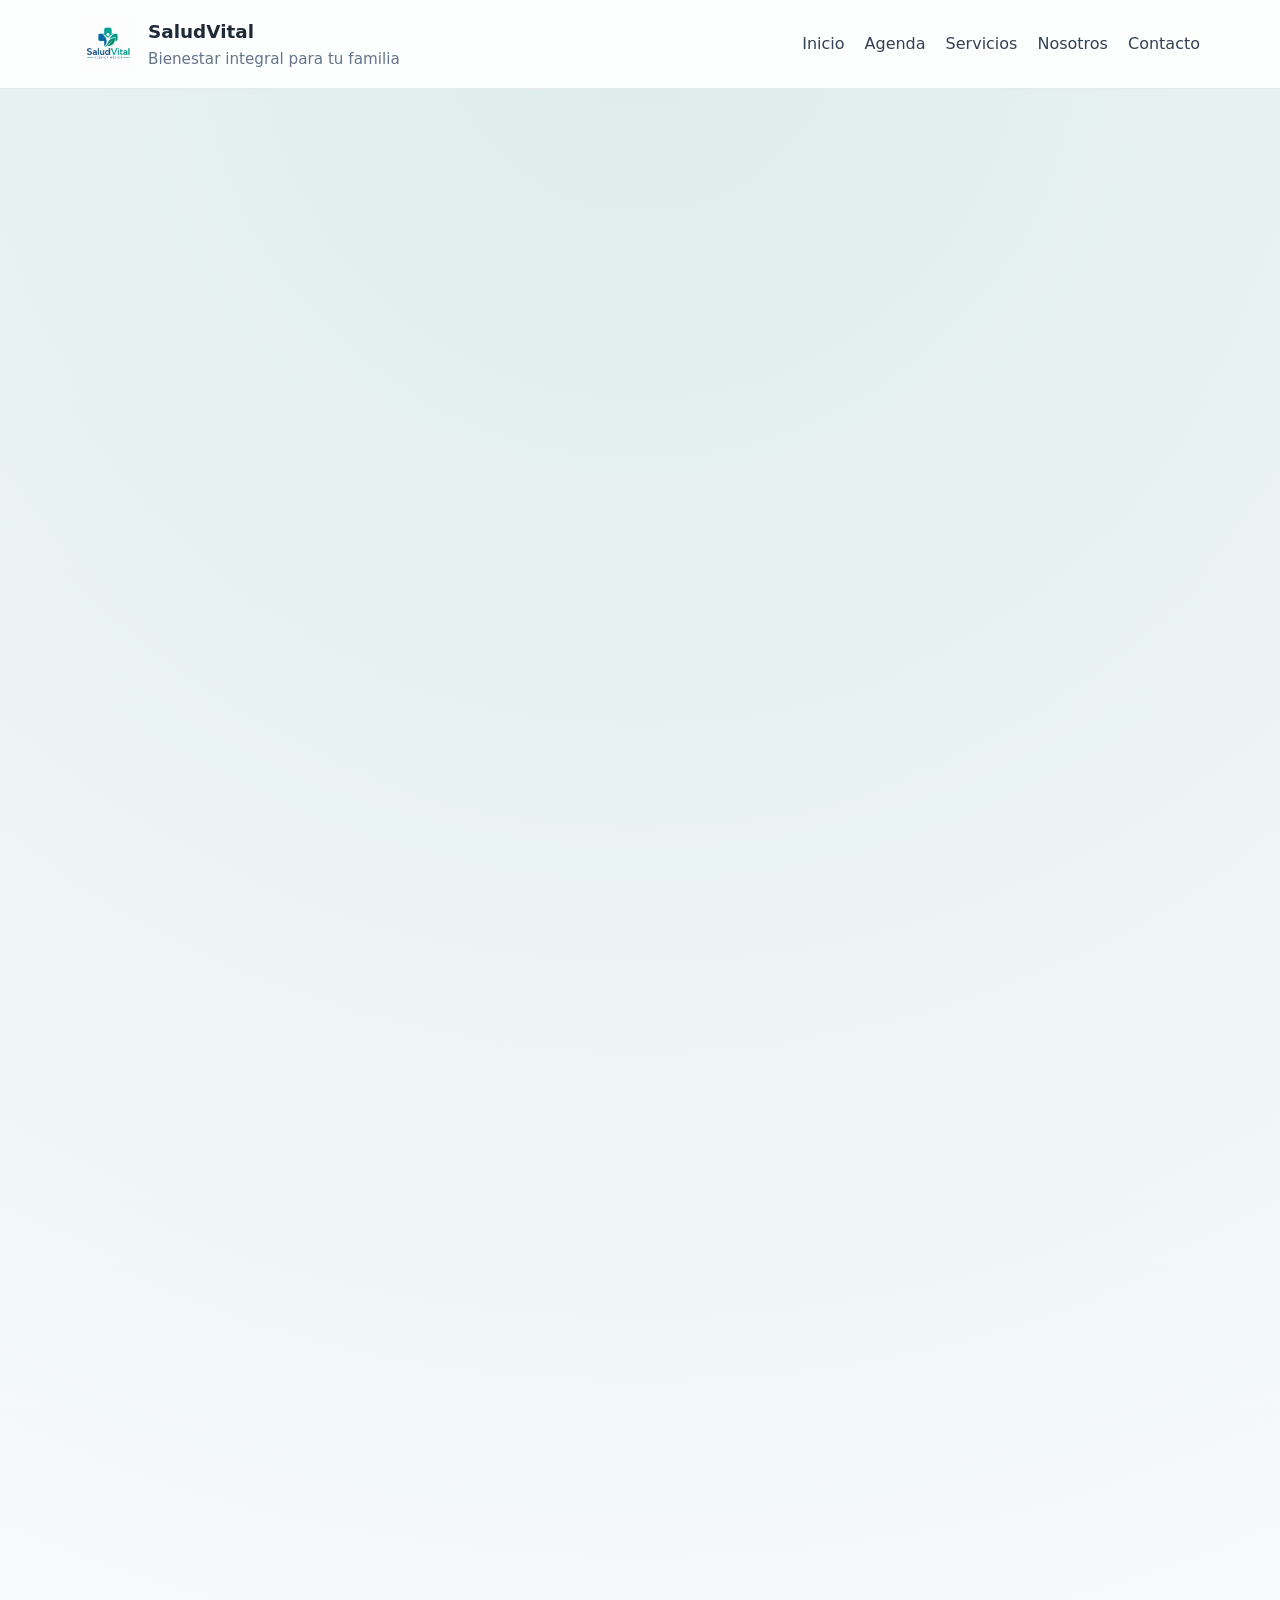
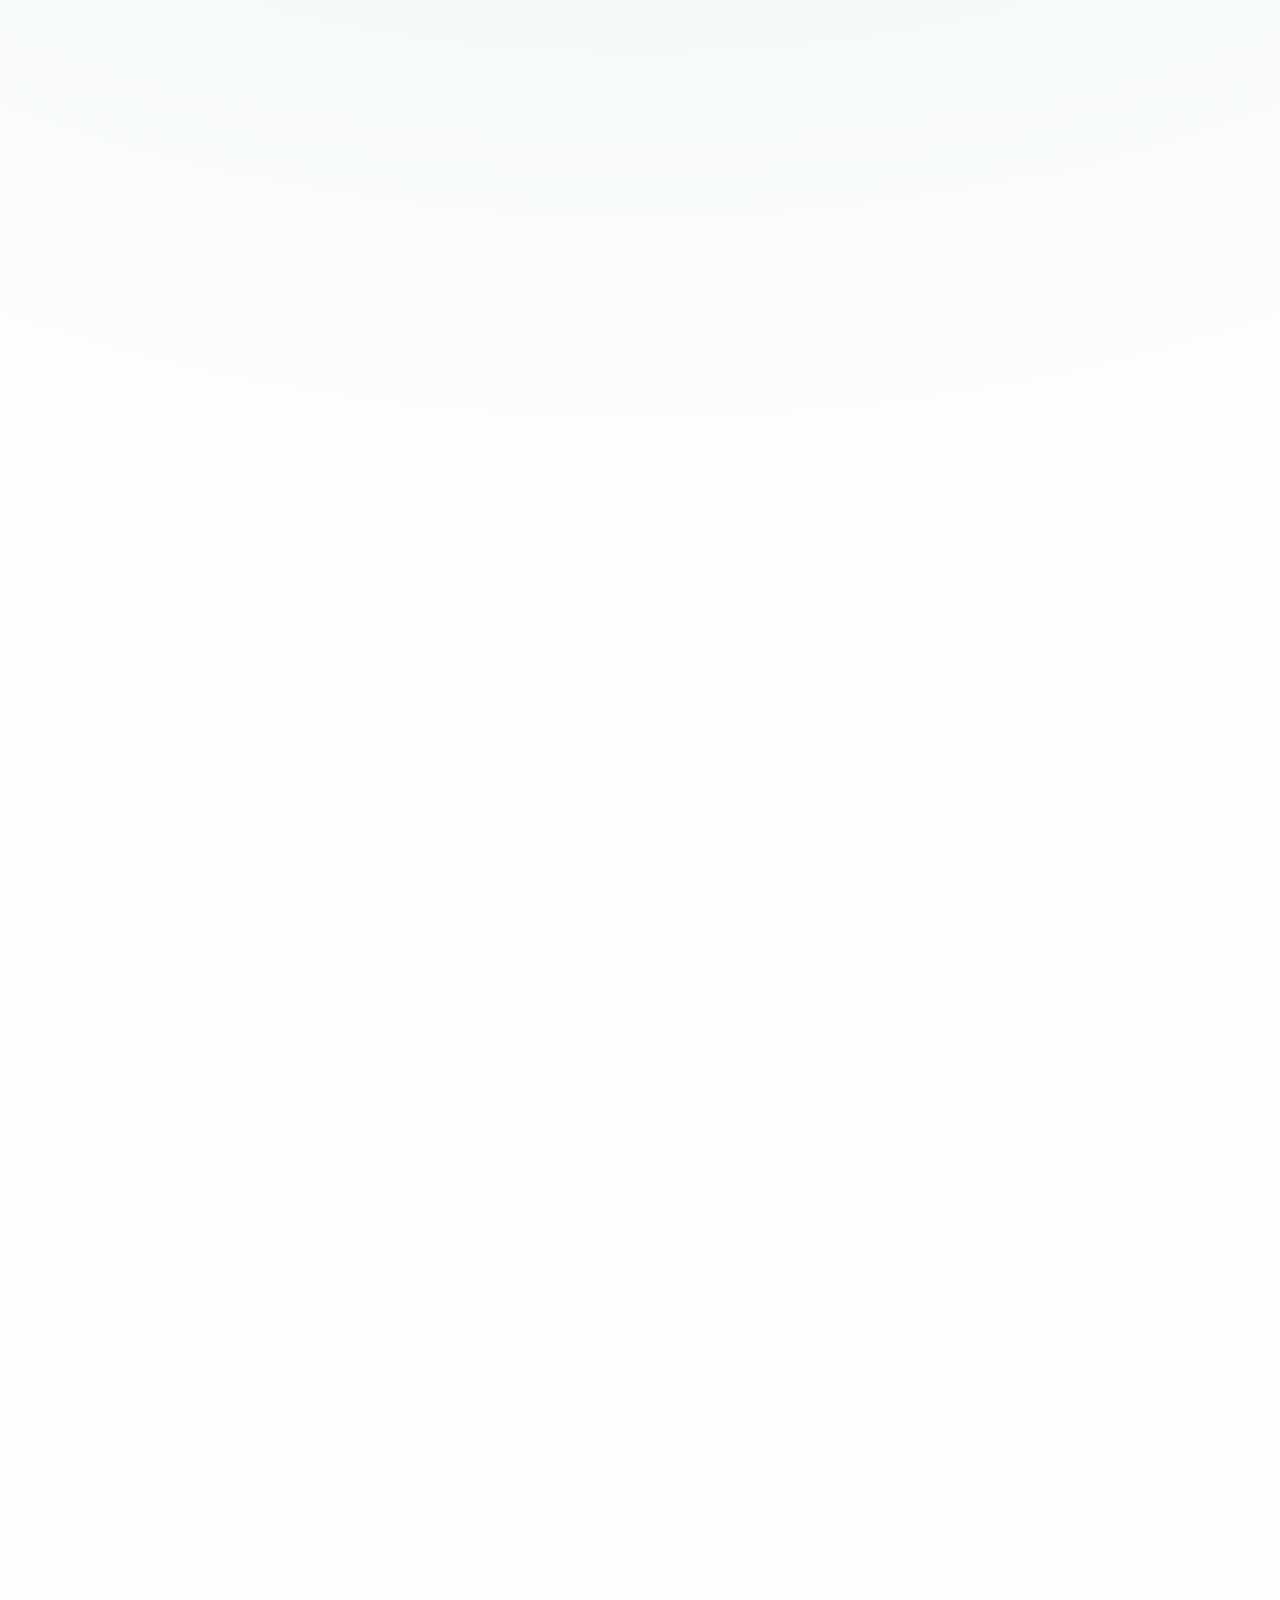
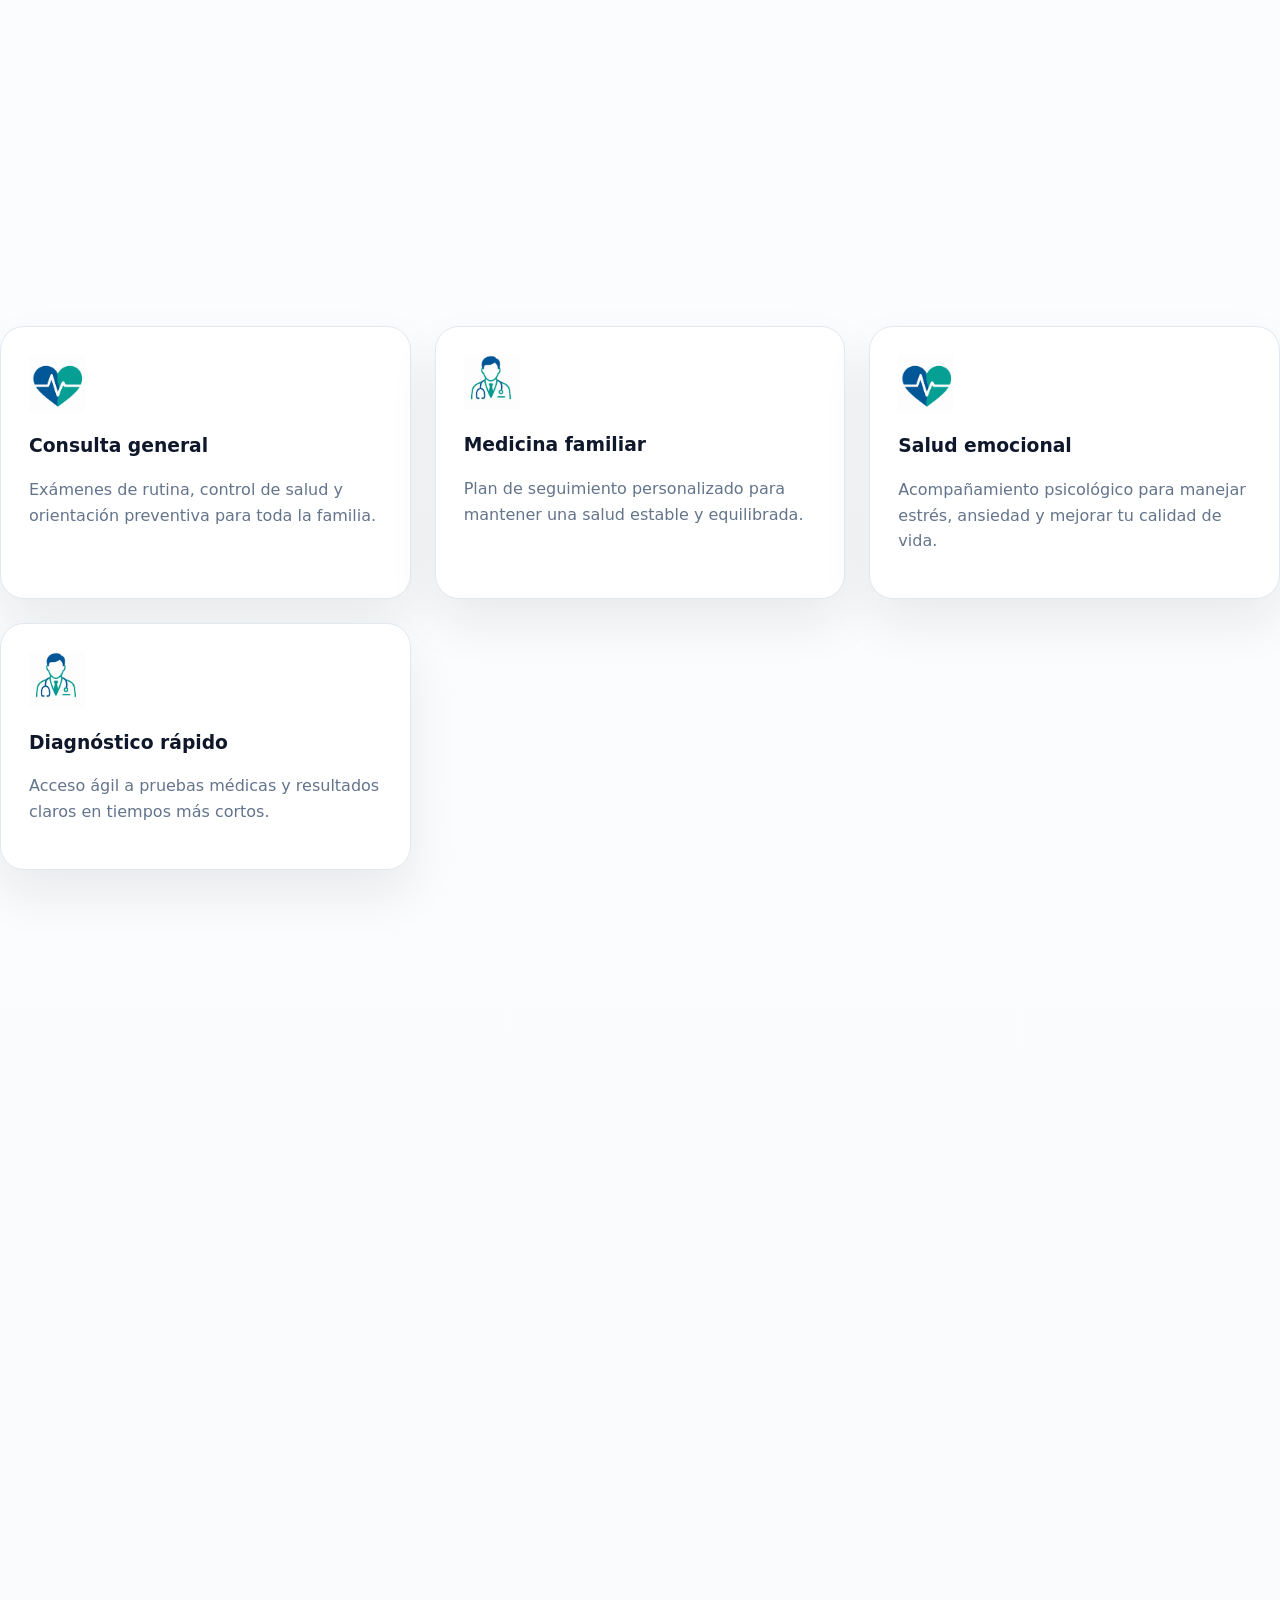
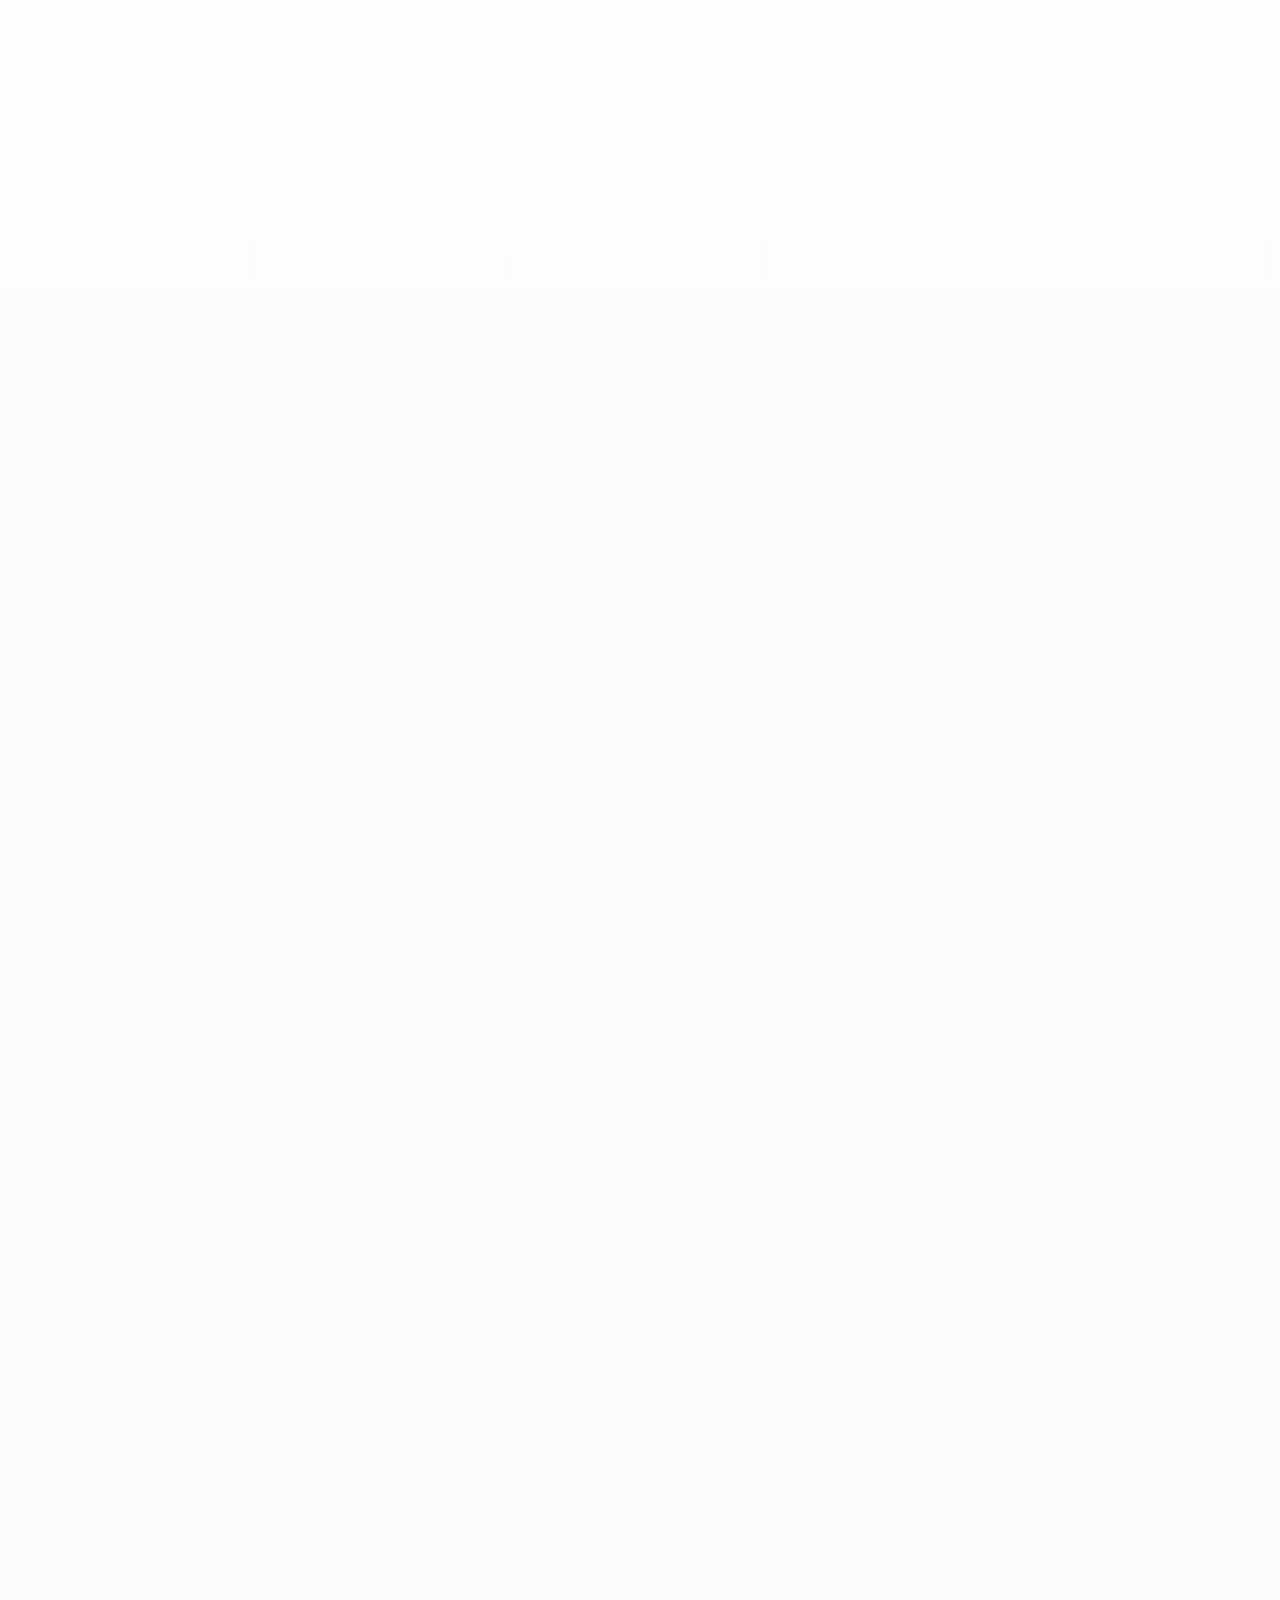
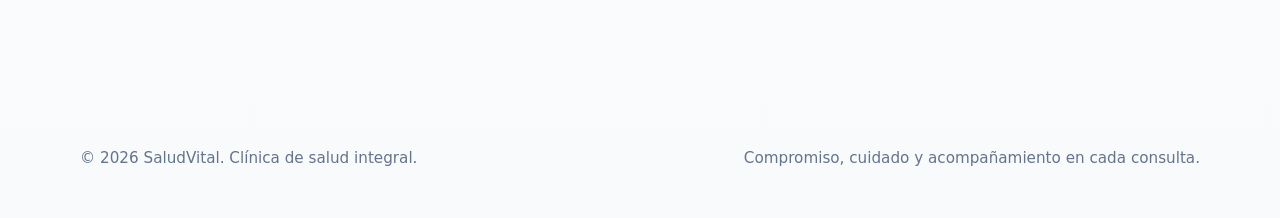
==== Html/Index.html @ 8784994c "subiendo archivos de la plataforma web" ====
<!DOCTYPE html>
<html lang="es">
<head>
    <meta charset="UTF-8">
<meta name="viewport" content="width=device-width, initial-scale=1.0">
<title>SaludVital | Clínica de Salud</title>
<link rel="stylesheet" href="../Css/styles.css">
</head>
<body>
<header class="site-header">
    <div class="container header-inner">
    <a class="brand" href="#inicio">
        <img src="../images/Logotipo.png" alt="Logo SaludVital" class="logo">
        <div>
        <h1>SaludVital</h1>
        <p>Bienestar integral para tu familia</p>
        </div>
    </a>
    <button class="nav-toggle" id="nav-toggle" aria-label="Abrir menú" aria-expanded="false">☰</button>
    <nav class="site-nav" id="main-nav">
        <a href="#inicio">Inicio</a>
        <a href="#agenda">Agenda</a>
        <a href="#servicios">Servicios</a>
        <a href="#nosotros">Nosotros</a>
        <a href="#contacto">Contacto</a>
    </nav>
    </div>
</header>

<main>
    <section class="hero" id="inicio">
    <div class="container hero-content fade-up">
        <div class="hero-copy">
        <p class="eyebrow">Clínica SaludVital</p>
        <h2>Atención médica confiable y personalizada para toda la familia</h2>
        <p>Potenciamos tu bienestar con diagnósticos avanzados y un equipo médico comprometido en cada paso del proceso.</p>
        <div class="hero-actions">
            <a class="button primary-button" href="#agenda">Gestiona tu cita</a>
            <a class="button outline-button" href="#servicios">Ver servicios</a>
        </div>
        <div class="hero-quick-info">
            <article class="hero-card">
            <span class="hero-card-icon">🏥</span>
            <div>
                <strong>Más de 10 años</strong>
                <p>de experiencia clínica.</p>
            </div>
            </article>
            <article class="hero-card">
            <span class="hero-card-icon">🩺</span>
            <div>
                <strong>Agendamiento en línea</strong>
                <p>Registro, consulta, cancelación y reprogramación.</p>
            </div>
            </article>
        </div>
        </div>

        <div class="hero-image-wrapper">
        <img src="../images/Doctor.png" alt="Profesional de la salud" class="hero-image">
        </div>
    </div>
    </section>

    <section class="user-panel fade-up" id="agenda">
    <div class="container panel-grid">
        <div class="auth-card">
        <p class="eyebrow">Cuenta de paciente</p>
        <h2>Regístrate o inicia sesión para administrar tu agenda</h2>
        </div>
        <div class="tabs" role="tablist">
            <button class="tab-button active" type="button" data-tab="login-tab">Ingresar</button>
            <button class="tab-button" type="button" data-tab="register-tab">Registrar</button>
        </div>
        <div class="tab-content active" id="login-tab">
            <form id="login-form" class="form-card">
            <label for="login-email">Correo electrónico</label>
            <input type="email" id="login-email" placeholder="correo@ejemplo.com" required>
            <label for="login-password">Contraseña</label>
            <input type="password" id="login-password" placeholder="Contraseña" required>
            <button type="submit" class="button primary-button">Ingresar</button>
            </form>
        </div>
        <div class="tab-content" id="register-tab">
            <form id="register-form" class="form-card">
            <label for="register-name">Nombre completo</label>
            <input type="text" id="register-name" placeholder="Tu nombre" required>
            <label for="register-email">Correo electrónico</label>
            <input type="email" id="register-email" placeholder="correo@ejemplo.com" required>
            <label for="register-password">Contraseña</label>
            <input type="password" id="register-password" placeholder="Mínimo 6 caracteres" required>
            <button type="submit" class="button outline-button">Registrar</button>
            </form>
        </div>
        <p id="auth-message" class="form-status" aria-live="polite"></p>
        </div>

        <div class="status-card">
        <p class="eyebrow">Panel</p>
        <h2>Estado de sesión</h2>
        <p id="status-message">Inicia sesión para agendar y ver tus citas médicas.</p>
        <div class="badges">
            <span class="status-badge hidden" id="user-email-badge"></span>
            <span class="status-badge hidden" id="user-status-badge">Conectado</span>
        </div>
        <button id="logout-button" class="button outline-button hidden">Cerrar sesión</button>
        </div>
    </div>

    <div class="container schedule-grid">
        <div class="scheduler-card">
        <h3>Consulta de disponibilidad médica</h3>
        <form id="availability-form" class="form-card">
            <label for="availability-doctor">Especialista</label>
            <select id="availability-doctor" required></select>
            <label for="availability-date">Fecha</label>
            <input type="date" id="availability-date" required>
            <button type="submit" class="button primary-button">Ver disponibilidad</button>
        </form>
        <div id="availability-result" class="availability-result" aria-live="polite"></div>
        </div>

        <div class="scheduler-card">
        <h3>Agendar cita médica</h3>
        <form id="appointment-form" class="form-card">
            <label for="appointment-service">Servicio</label>
            <select id="appointment-service" required>
            <option value="Consulta general">Consulta general</option>
            <option value="Medicina familiar">Medicina familiar</option>
            <option value="Salud emocional">Salud emocional</option>
            <option value="Diagnóstico rápido">Diagnóstico rápido</option>
            </select>
            <label for="appointment-doctor">Especialista</label>
            <select id="appointment-doctor" required></select>
            <label for="appointment-date">Fecha</label>
            <input type="date" id="appointment-date" required>
            <label for="appointment-time">Hora</label>
            <input type="time" id="appointment-time" required>
            <button type="submit" class="button primary-button">Reservar cita</button>
        </form>
        <p class="form-note">Los recordatorios se enviarán automáticamente al correo registrado cuando la cita esté próxima.</p>
        </div>
    </div>

    <div class="container appointments-section">
        <div class="section-header">
        <p class="eyebrow">Mis citas</p>
        <h2>Gestiona tus citas médicas</h2>
        </div>
        <div id="appointments-list" class="appointments-list">Necesitas iniciar sesión para ver tus citas.</div>
    </div>

    <div class="container reminders-section fade-up">
        <div class="section-header">
        <p class="eyebrow">Recordatorios</p>
        <h2>Historial de recordatorios enviados</h2>
        </div>
        <div id="reminder-log" class="reminder-log"></div>
    </div>
    </section>

    <section class="services" id="servicios">
    <div class="container section-header fade-up">
        <p class="eyebrow">Nuestros servicios</p>
        <h2>Soluciones médicas integrales con enfoque profesional</h2>
    </div>
    <div class="cards-grid">
        <article class="card">
        <img src="../images/Corazon.png" alt="Consulta general" class="card-icon">
        <h3>Consulta general</h3>
        <p>Exámenes de rutina, control de salud y orientación preventiva para toda la familia.</p>
        </article>
        <article class="card">
        <img src="../images/Doctor.png" alt="Medicina familiar" class="card-icon">
        <h3>Medicina familiar</h3>
        <p>Plan de seguimiento personalizado para mantener una salud estable y equilibrada.</p>
        </article>
        <article class="card">
        <img src="../images/Corazon.png" alt="Salud emocional" class="card-icon">
        <h3>Salud emocional</h3>
        <p>Acompañamiento psicológico para manejar estrés, ansiedad y mejorar tu calidad de vida.</p>
        </article>
        <article class="card">
        <img src="../images/Doctor.png" alt="Diagnóstico rápido" class="card-icon">
        <h3>Diagnóstico rápido</h3>
        <p>Acceso ágil a pruebas médicas y resultados claros en tiempos más cortos.</p>
        </article>
    </div>
    </section>

    <section class="highlights fade-up">
    <div class="container highlight-grid">
        <article class="highlight-card">
        <h3>Atención humanizada</h3>
        <p>Cada paciente recibe un acompañamiento cercano y respetuoso desde su primera visita.</p>
        </article>
        <article class="highlight-card">
        <h3>Instalaciones modernas</h3>
        <p>Espacios limpios, seguros y equipados para ofrecer atención de calidad.</p>
        </article>
        <article class="highlight-card">
        <h3>Equipo especializado</h3>
        <p>Médicos, enfermeras y especialistas comprometidos con tu salud integral.</p>
        </article>
    </div>
    </section>

    <section class="about" id="nosotros">
    <div class="container about-grid fade-up">
        <div>
        <p class="eyebrow">Quiénes somos</p>
        <h2>Tu socio en el cuidado de la salud</h2>
        <p>En SaludVital combinamos experiencia, atención cálida y procesos claros para que te sientas en buenas manos.</p>
        <ul>
            <li>Diagnósticos confiables y seguimiento médico constante</li>
            <li>Tratamientos enfocados en prevención y bienestar</li>
            <li>Apoyo rápido para toda la familia</li>
        </ul>
        </div>
        <div class="about-card">
        <h3>Compromiso con tu bienestar</h3>
        <p>Nos enfocamos en soluciones reales: prevención, tratamiento y acompañamiento médico personalizado.</p>
        <div class="about-details">
            <div>
            <strong>Profesionales</strong>
            <p>Médicos, enfermería y especialistas en atención integral.</p>
            </div>
            <div>
            <strong>Horarios</strong>
            <p>Lunes a viernes: 8:00 - 18:00</p>
            </div>
        </div>
        </div>
    </div>
    </section>

    <section class="testimonials fade-up">
    <div class="container section-header">
        <p class="eyebrow">Testimonios</p>
        <h2>Opiniones de pacientes satisfechos</h2>
    </div>
    <div class="testimonial-grid">
        <article class="testimonial-card">
        <p>"El equipo fue muy atento y resolvieron todas mis dudas. Recomiendo la clínica por su trato humano y profesionalismo."</p>
        <strong>María López</strong>
        </article>
        <article class="testimonial-card">
        <p>"Logré una atención rápida y clara. Me explicaron cada paso y siempre me sentí en confianza."</p>
        <strong>Carlos Ramírez</strong>
        </article>
    </div>
    </section>

    <section class="cta-banner fade-up">
    <div class="container cta-card">
        <div>
        <h2>Estamos listos para atenderte hoy</h2>
        <p>Respaldo médico, servicios especializados y un proceso transparente desde tu primera visita.</p>
        </div>
        <a class="button primary-button" href="#agenda">Reserva tu consulta</a>
    </div>
    </section>

    <section class="contact" id="contacto">
    <div class="container contact-grid fade-up">
        <div>
        <p class="eyebrow">Contacto</p>
        <h2>Agenda tu consulta hoy mismo</h2>
        <p>Déjanos tus datos y un asesor te contactará para ayudarte de inmediato.</p>
        <div class="contact-info">
            <p><strong>Dirección:</strong> Av. Salud 123, Ciudad</p>
            <p><strong>Teléfono:</strong> +57 300 123 4567</p>
            <p><strong>Email:</strong> contacto@saludvital.com</p>
        </div>
        </div>
        <form id="contact-form" class="contact-form">
        <label for="name">Nombre completo</label>
        <input type="text" id="name" name="name" placeholder="Tu nombre" required>

        <label for="email">Correo electrónico</label>
        <input type="email" id="email" name="email" placeholder="correo@ejemplo.com" required>

        <label for="message">Mensaje</label>
        <textarea id="message" name="message" rows="5" placeholder="Cuéntanos cómo podemos ayudarte" required></textarea>

        <button type="submit" class="button primary-button">Enviar mensaje</button>
        <p id="form-status" class="form-status" aria-live="polite"></p>
        </form>
    </div>
    </section>
</main>

<footer class="site-footer">
    <div class="container footer-inner">
    <p>© 2026 SaludVital. Clínica de salud integral.</p>
    <p>Compromiso, cuidado y acompañamiento en cada consulta.</p>
    </div>
</footer>

<script src="../JavaScript/app.js"></script>
</body>
</html>
---- Css/styles.css ----
:root {
  color-scheme: light;
  font-family: "Inter", system-ui, sans-serif;
  font-size: 16px;
  line-height: 1.6;
  color: #1f2937;
  background: #f8fafc;
  --brand: #0f766e;
  --brand-dark: #115e59;
  --surface: #ffffff;
  --surface-secondary: #f1f5f9;
  --text: #334155;
  --text-muted: #64748b;
  --border: #e2e8f0;
  --shadow: 0 24px 50px rgba(15, 23, 42, 0.08);
}

* {
  box-sizing: border-box;
}

html {
  scroll-behavior: smooth;
}

body {
  margin: 0;
  min-height: 100vh;
  background: radial-gradient(circle at top, rgba(15, 118, 110, 0.14), transparent 32%),
    linear-gradient(180deg, #ffffff 0%, #f8fafc 100%);
}

img {
  max-width: 100%;
  display: block;
}

button,
input,
textarea,
select {
  font: inherit;
}

.container {
  width: min(1120px, calc(100% - 2rem));
  margin: 0 auto;
}

.site-header {
  position: sticky;
  top: 0;
  z-index: 10;
  background: rgba(255, 255, 255, 0.92);
  border-bottom: 1px solid rgba(226, 232, 240, 0.88);
  transition: background 0.25s ease, box-shadow 0.25s ease;
}

.site-header.scrolled {
  background: rgba(255, 255, 255, 0.98);
  box-shadow: 0 22px 42px rgba(15, 23, 42, 0.08);
}

.header-inner {
  display: flex;
  align-items: center;
  justify-content: space-between;
  gap: 1rem;
  padding: 1rem 0;
}

.brand {
  display: flex;
  align-items: center;
  gap: 0.75rem;
  text-decoration: none;
  color: inherit;
}

.brand h1 {
  font-size: 1.15rem;
  margin: 0;
}

.brand p {
  margin: 0;
  color: var(--text-muted);
  font-size: 0.95rem;
}

.logo {
  width: 56px;
  height: 56px;
}

.site-nav {
  display: flex;
  align-items: center;
  gap: 1.25rem;
}

.site-nav a {
  color: var(--text);
  text-decoration: none;
  padding: 0.5rem 0;
  transition: color 0.2s ease;
}

.site-nav a:hover,
.site-nav a:focus-visible {
  color: var(--brand);
}

.nav-toggle {
  display: none;
  background: transparent;
  border: none;
  font-size: 1.7rem;
  color: var(--brand-dark);
}

.hero {
  padding: 3.5rem 0 2rem;
}

.hero-content {
  display: grid;
  grid-template-columns: 1.3fr 0.9fr;
  gap: 2.5rem;
  align-items: center;
}

.hero-copy {
  max-width: 620px;
}

.eyebrow {
  margin: 0 0 0.75rem;
  color: var(--brand);
  font-weight: 700;
  text-transform: uppercase;
  letter-spacing: 0.14em;
  font-size: 0.85rem;
}

.hero h2,
.section-header h2,
.about h2,
.contact h2,
.cta-card h2 {
  margin: 0;
  font-size: clamp(2rem, 3vw, 3rem);
  line-height: 1.05;
  color: #0f172a;
}

.hero p,
.section-header p,
.about p,
.contact p,
.card p,
.about-card p,
.testimonial-card p,
.highlight-card p,
.form-note {
  color: var(--text-muted);
  max-width: 42rem;
}

.hero-actions {
  display: flex;
  flex-wrap: wrap;
  gap: 1rem;
  margin-top: 1.75rem;
}

.button {
  display: inline-flex;
  align-items: center;
  justify-content: center;
  padding: 0.95rem 1.8rem;
  border-radius: 999px;
  border: 1px solid transparent;
  text-decoration: none;
  transition: transform 0.2s ease, background-color 0.2s ease, color 0.2s ease, box-shadow 0.2s ease;
}

.button:hover {
  transform: translateY(-1px);
  box-shadow: 0 18px 30px rgba(15, 118, 110, 0.12);
}

.primary-button {
  background: var(--brand);
  color: white;
}

.outline-button {
  background: transparent;
  color: var(--brand-dark);
  border-color: var(--brand);
}

.hero-quick-info {
  display: grid;
  grid-template-columns: repeat(2, minmax(0, 1fr));
  gap: 1rem;
  margin-top: 2rem;
}

.hero-card {
  display: flex;
  gap: 1rem;
  align-items: center;
  background: var(--surface-secondary);
  border-radius: 20px;
  padding: 1rem 1.25rem;
  border: 1px solid var(--border);
}

.hero-card-icon {
  width: 44px;
  height: 44px;
  display: grid;
  place-items: center;
  border-radius: 50%;
  background: rgba(15, 118, 110, 0.12);
  color: var(--brand-dark);
  font-size: 1.2rem;
}

.hero-image-wrapper {
  display: flex;
  justify-content: center;
}

.hero-image {
  max-width: 520px;
  width: 100%;
}

.panel-grid,
.schedule-grid {
  display: grid;
  gap: 1.5rem;
}

.panel-grid {
  grid-template-columns: 1.6fr 1fr;
}

.scheduler-card,
.auth-card,
.status-card {
  background: var(--surface);
  border: 1px solid var(--border);
  border-radius: 26px;
  padding: 2rem;
  box-shadow: var(--shadow);
}

.auth-card {
  display: grid;
  gap: 1.25rem;
}

.status-card {
  display: grid;
  gap: 1rem;
}

.tabs {
  display: flex;
  gap: 0.75rem;
  flex-wrap: wrap;
}

.tab-button {
  flex: 1;
  padding: 0.85rem 1rem;
  border-radius: 999px;
  border: 1px solid var(--border);
  background: var(--surface-secondary);
  color: var(--text);
  cursor: pointer;
}

.tab-button.active {
  border-color: var(--brand);
  background: var(--brand);
  color: white;
}

.tab-content {
  display: none;
}

.tab-content.active {
  display: block;
}

.form-card {
  display: grid;
  gap: 1rem;
}

label {
  font-weight: 600;
  color: #0f172a;
}

input,
select,
textarea {
  width: 100%;
  border: 1px solid #cbd5e1;
  border-radius: 16px;
  padding: 0.95rem 1rem;
  background: #f8fafc;
  color: var(--text);
}

input:focus,
select:focus,
textarea:focus {
  outline: none;
  border-color: var(--brand);
  box-shadow: 0 0 0 3px rgba(15, 118, 110, 0.12);
}

.status-card .badges {
  display: flex;
  flex-wrap: wrap;
  gap: 0.75rem;
}

.status-badge {
  display: inline-flex;
  align-items: center;
  padding: 0.65rem 1rem;
  border-radius: 999px;
  background: #ecfdf5;
  color: #064e3b;
  font-size: 0.95rem;
}

.hidden {
  display: none !important;
}

.availability-result,
.reminder-log,
.appointments-list {
  margin-top: 1rem;
  display: grid;
  gap: 1rem;
}

.availability-result {
  background: var(--surface-secondary);
  border: 1px solid var(--border);
  border-radius: 20px;
  padding: 1.3rem;
  min-height: 4rem;
}

.appointment-card,
.reminder-item {
  background: var(--surface-secondary);
  border: 1px solid var(--border);
  border-radius: 20px;
  padding: 1.3rem;
}

.appointment-card {
  display: grid;
  gap: 1rem;
}

.appointment-meta {
  display: flex;
  flex-wrap: wrap;
  gap: 0.75rem;
  align-items: center;
}

.appointment-pill {
  background: rgba(15, 118, 110, 0.12);
  color: var(--brand-dark);
  padding: 0.45rem 0.85rem;
  border-radius: 999px;
  font-size: 0.92rem;
}

.appointment-actions {
  display: flex;
  flex-wrap: wrap;
  gap: 0.75rem;
}

.appointment-actions .button {
  border-radius: 16px;
}

.reminder-log {
  min-height: 6rem;
}

.reminder-item {
  animation: fadeIn 0.5s ease;
}

@keyframes fadeIn {
  from {
    opacity: 0;
    transform: translateY(10px);
  }
  to {
    opacity: 1;
    transform: translateY(0);
  }
}

.cards-grid {
  display: grid;
  grid-template-columns: repeat(3, minmax(0, 1fr));
  gap: 1.5rem;
}

.card {
  background: var(--surface);
  border: 1px solid var(--border);
  border-radius: 24px;
  padding: 1.75rem;
  box-shadow: var(--shadow);
  transition: transform 0.25s ease, box-shadow 0.25s ease;
}

.card:hover {
  transform: translateY(-4px);
  box-shadow: 0 30px 60px rgba(15, 23, 42, 0.1);
}

.card-icon {
  width: 56px;
  margin-bottom: 1.25rem;
}

.card h3 {
  margin: 0 0 0.75rem;
  color: #0f172a;
}

.section-header,
.services,
.about,
.contact,
.testimonials,
.cta-banner,
.highlights {
  padding: 3rem 0;
}

.highlight-grid {
  display: grid;
  grid-template-columns: repeat(3, minmax(0, 1fr));
  gap: 1.5rem;
}

.highlight-card {
  background: var(--surface);
  border: 1px solid var(--border);
  border-radius: 24px;
  padding: 2rem;
  box-shadow: var(--shadow);
}

.about-grid {
  display: grid;
  grid-template-columns: 1.2fr 0.8fr;
  gap: 2rem;
  align-items: center;
}

.about-card {
  background: var(--surface-secondary);
  border: 1px solid var(--border);
  border-radius: 24px;
  padding: 2rem;
}

.about-details {
  display: grid;
  gap: 1rem;
  margin-top: 1.5rem;
}

.testimonial-grid {
  display: grid;
  grid-template-columns: repeat(2, minmax(0, 1fr));
  gap: 1.5rem;
}

.testimonial-card {
  background: var(--surface);
  border: 1px solid var(--border);
  border-radius: 24px;
  padding: 2rem;
  box-shadow: var(--shadow);
}

.testimonial-card strong {
  display: block;
  margin-top: 1.2rem;
  color: #0f172a;
}

.cta-card {
  display: flex;
  align-items: center;
  justify-content: space-between;
  gap: 1.5rem;
  padding: 2rem 2.5rem;
  background: linear-gradient(135deg, rgba(15, 118, 110, 0.98), rgba(7, 89, 75, 0.98));
  color: white;
  border-radius: 30px;
  box-shadow: 0 30px 70px rgba(15, 23, 42, 0.12);
}

.cta-card p {
  max-width: 34rem;
  color: rgba(255, 255, 255, 0.92);
}

.fade-up {
  opacity: 0;
  transform: translateY(32px);
  transition: opacity 0.75s ease, transform 0.75s ease;
}

.fade-up.visible {
  opacity: 1;
  transform: translateY(0);
}

.form-status {
  margin: 0;
  color: var(--brand-dark);
  min-height: 1.4rem;
}

.site-footer {
  padding: 2rem 0;
}

.footer-inner {
  display: flex;
  justify-content: space-between;
  gap: 1rem;
  color: var(--text-muted);
  font-size: 0.95rem;
}

@media (max-width: 900px) {
  .hero-content,
  .about-grid,
  .testimonial-grid,
  .highlight-grid,
  .panel-grid,
  .schedule-grid {
    grid-template-columns: 1fr;
  }

  .cards-grid {
    grid-template-columns: 1fr 1fr;
  }

  .cta-card {
    flex-direction: column;
    text-align: center;
  }
}

@media (max-width: 720px) {
  .site-header {
    border-bottom: none;
  }

  .header-inner {
    flex-wrap: wrap;
  }

  .site-nav {
    display: none;
    width: 100%;
    flex-wrap: wrap;
    justify-content: center;
    gap: 0.75rem;
  }

  .site-nav.active {
    display: flex;
  }

  .nav-toggle {
    display: block;
  }

  .cards-grid,
  .highlight-grid,
  .testimonial-grid {
    grid-template-columns: 1fr;
  }

  .footer-inner {
    flex-direction: column;
    text-align: center;
  }
}
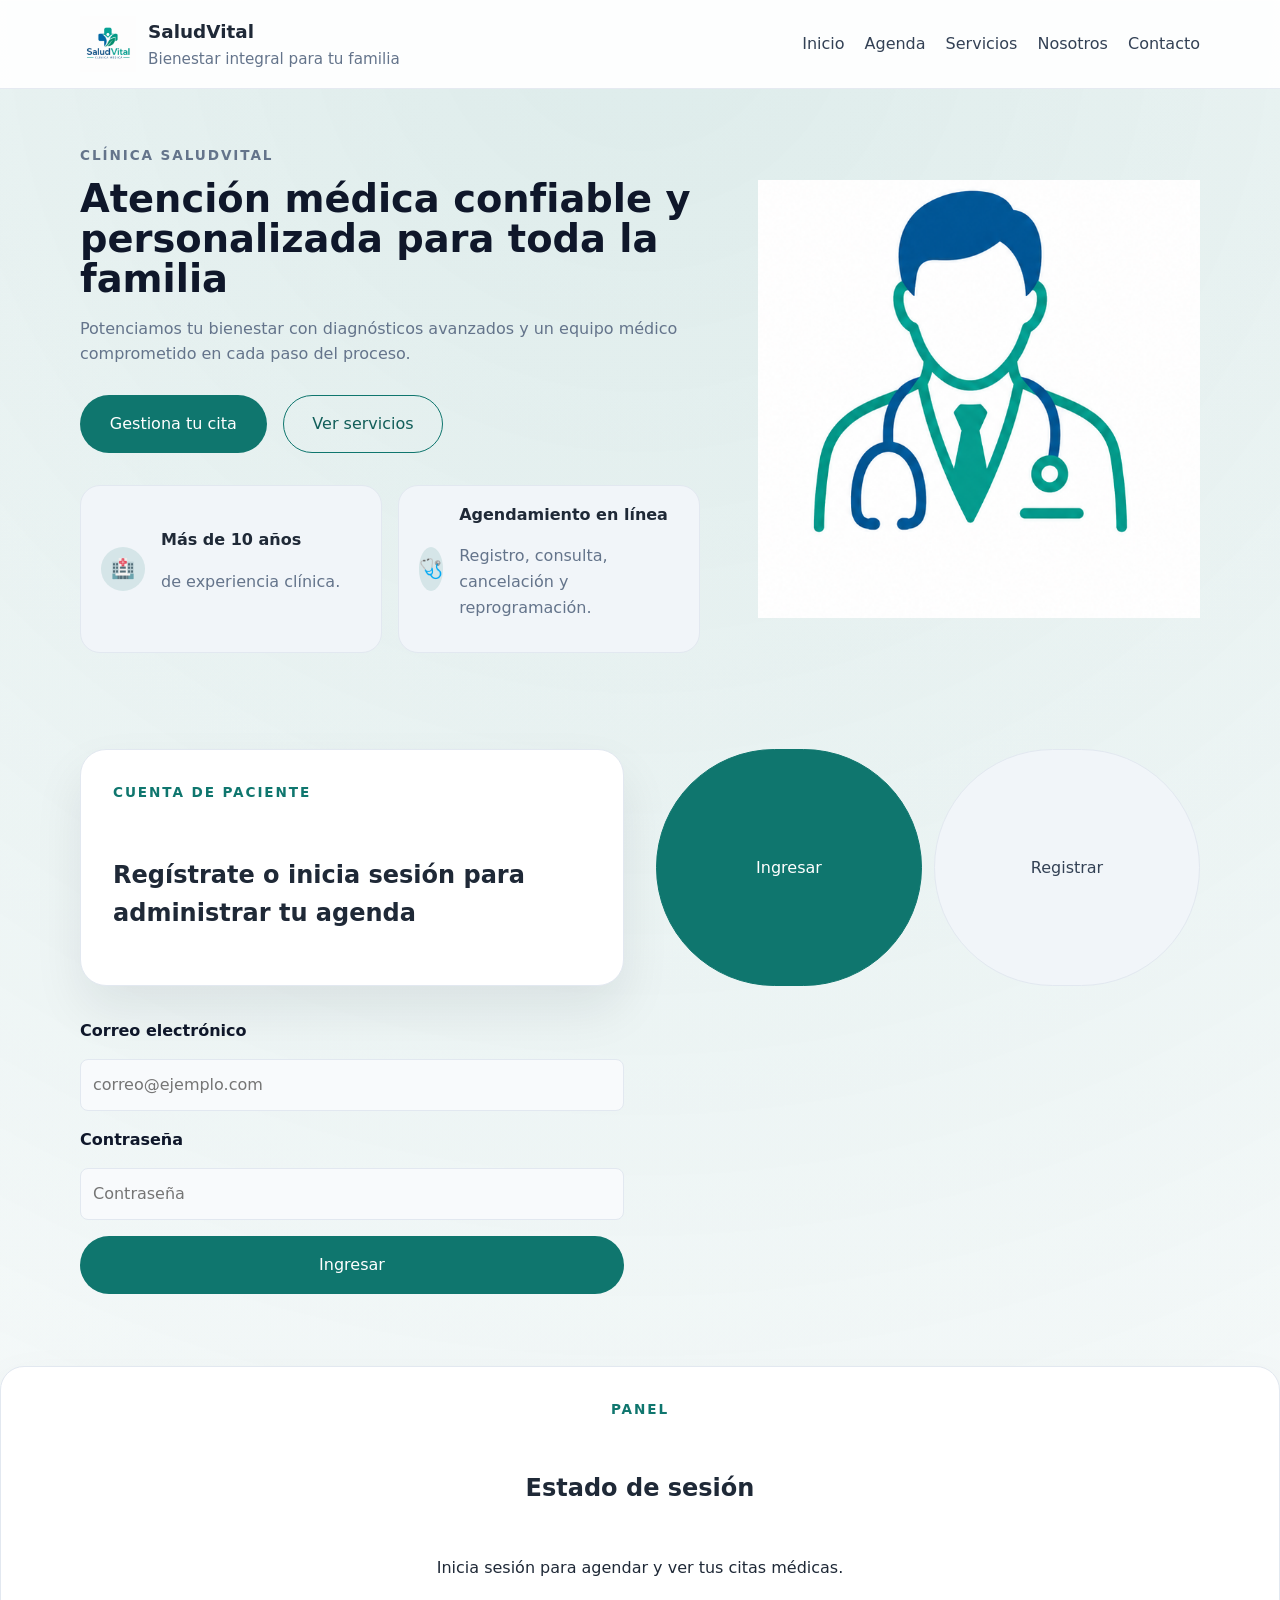
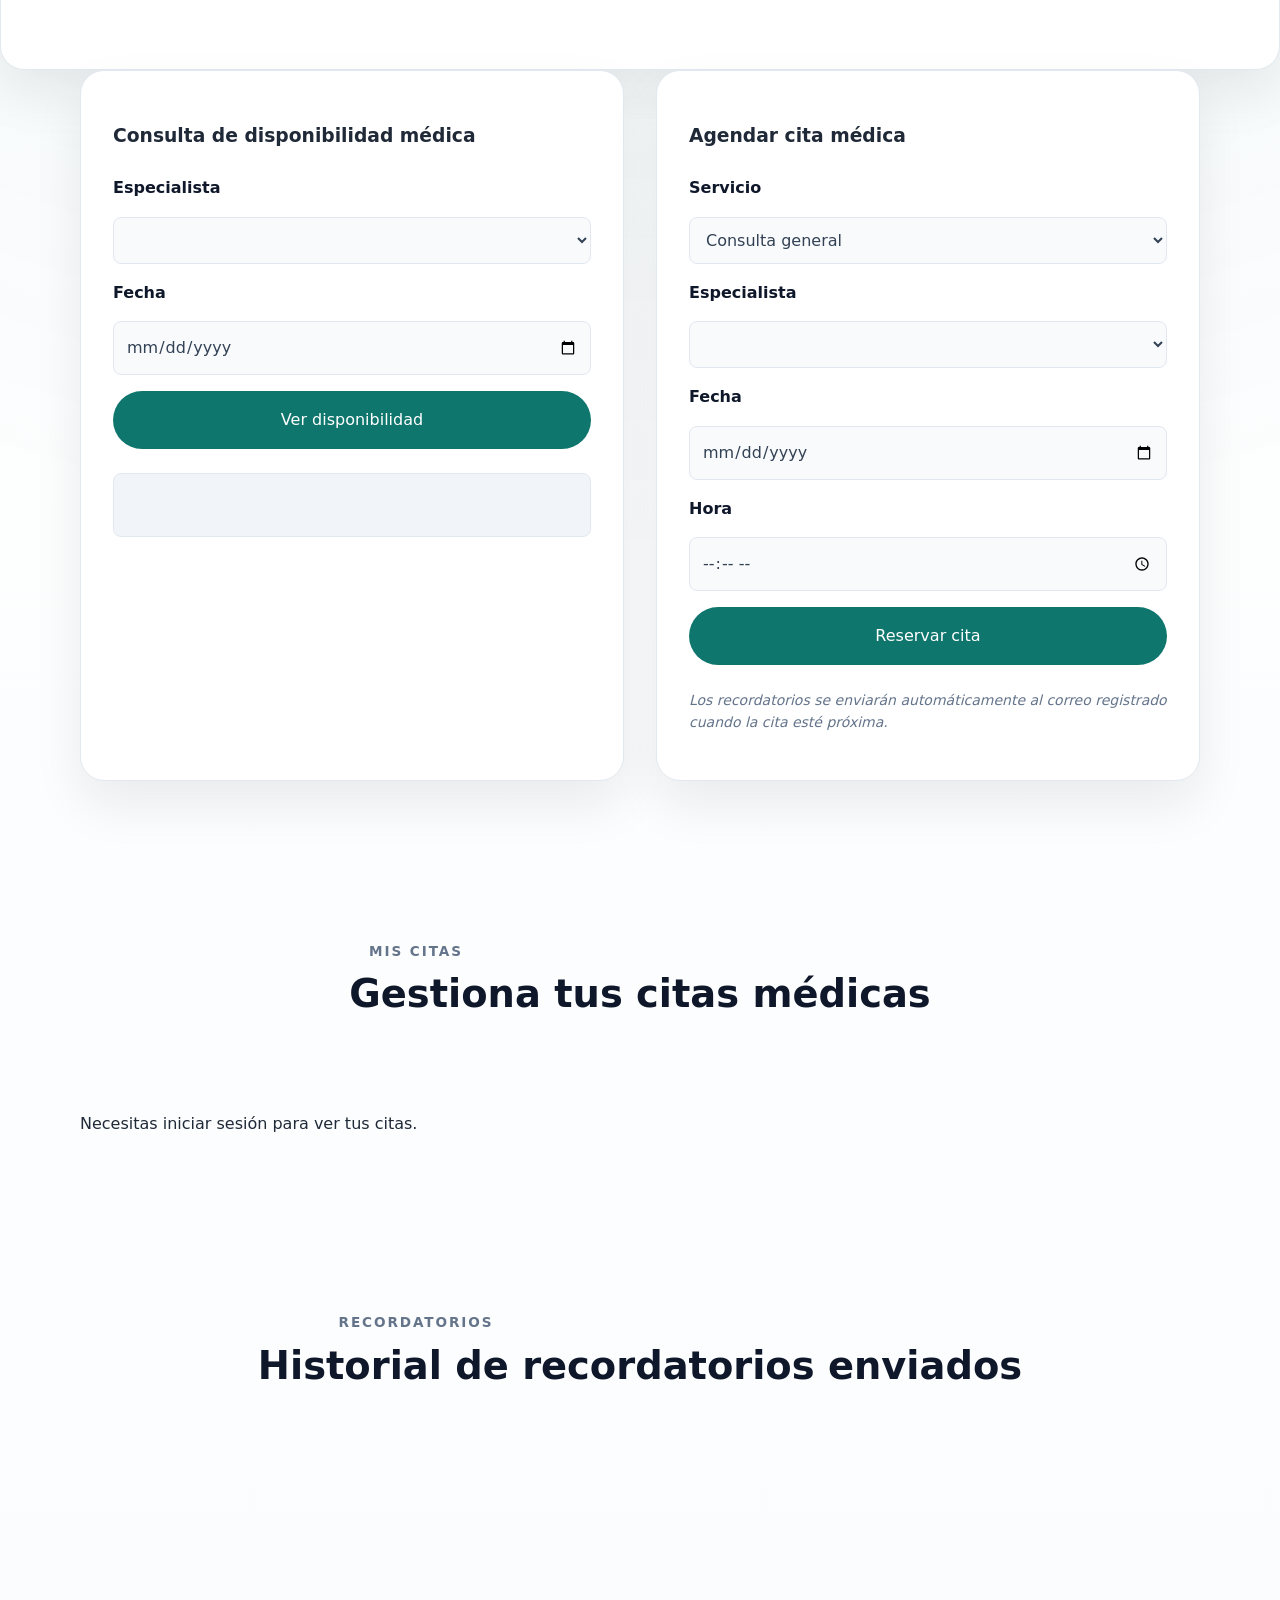
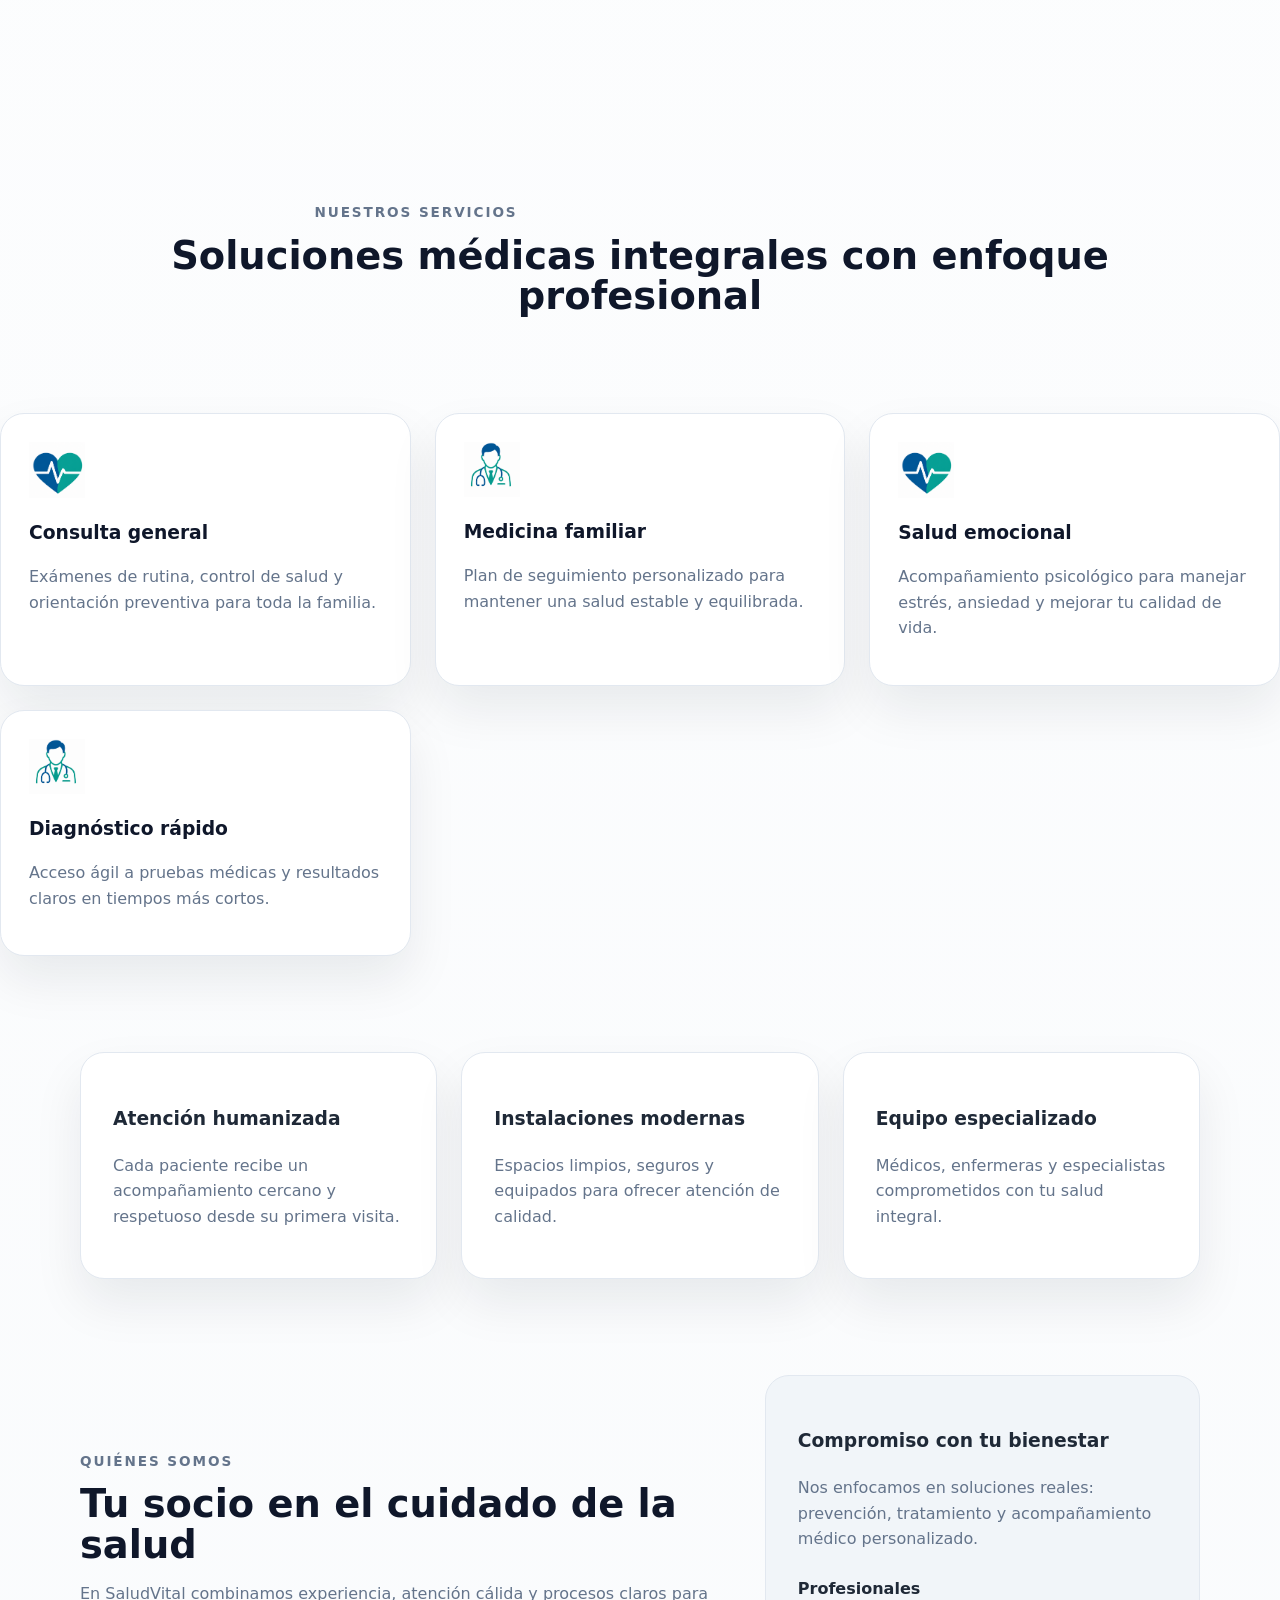
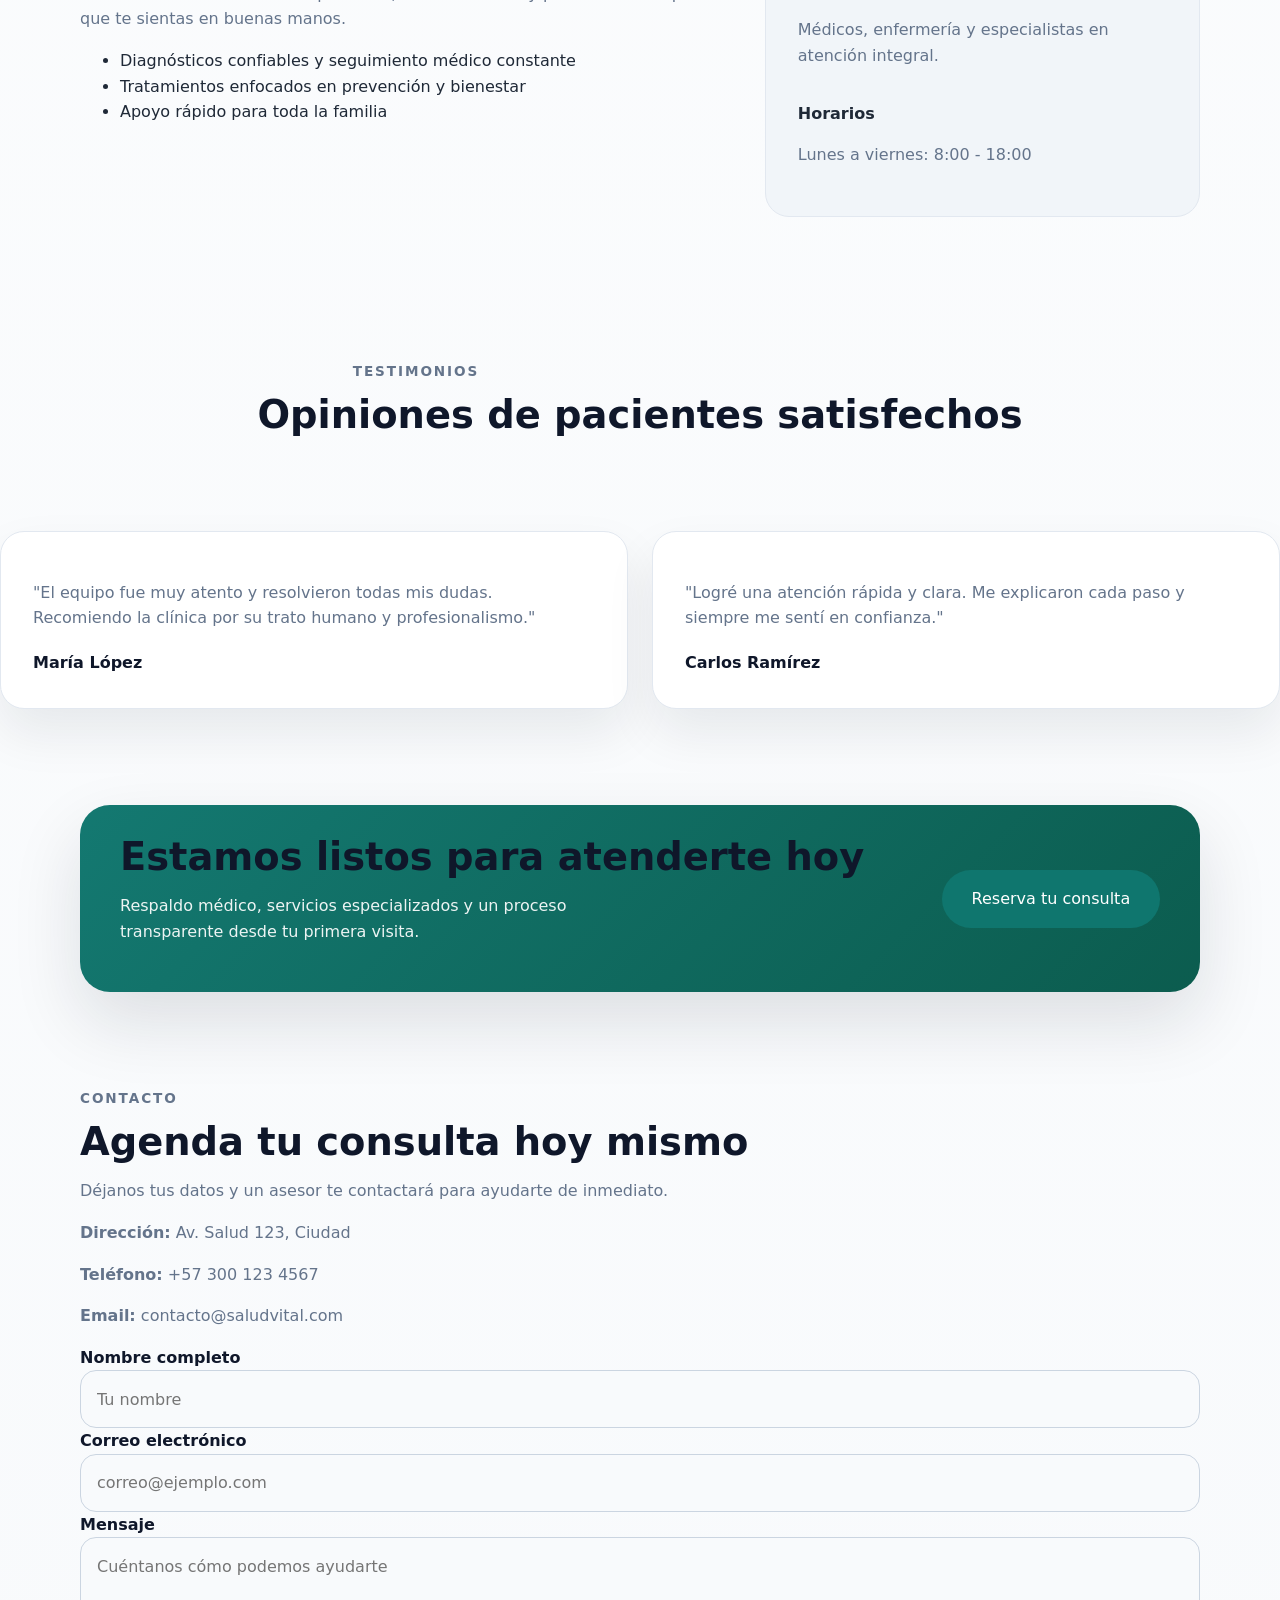
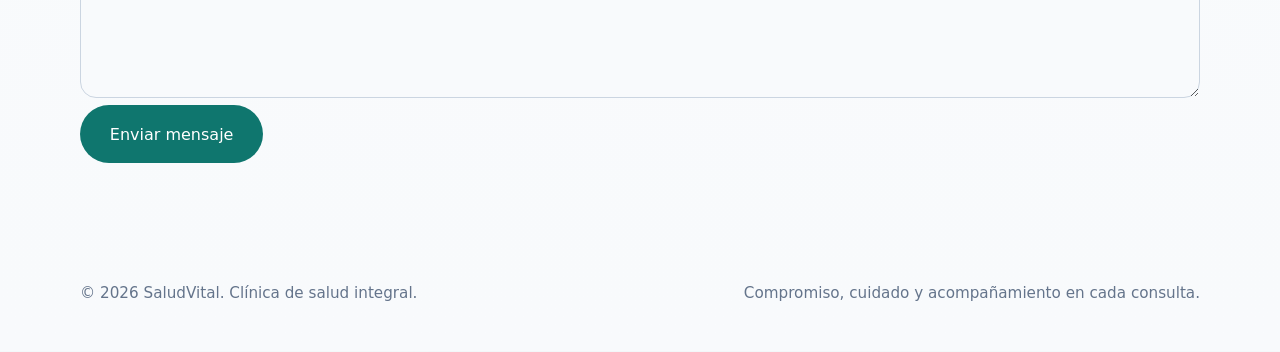
==== commit a7154c83: "actualizacion de los archivos" ====
--- a/Html/Index.html
+++ b/Html/Index.html
@@ -23,6 +23,7 @@
         <a href="#servicios">Servicios</a>
         <a href="#nosotros">Nosotros</a>
         <a href="#contacto">Contacto</a>
+        <a href="dashboard.html" id="dashboard-link" class="dashboard-link hidden">Mi Panel</a>
     </nav>
     </div>
 </header>
--- a/Css/styles.css
+++ b/Css/styles.css
@@ -617,3 +617,286 @@
     text-align: center;
   }
 }
+
+/* Modal Styles */
+.modal {
+  position: fixed;
+  top: 0;
+  left: 0;
+  width: 100%;
+  height: 100%;
+  background: rgba(0, 0, 0, 0.5);
+  display: flex;
+  justify-content: center;
+  align-items: center;
+  z-index: 1000;
+}
+
+.modal.hidden {
+  display: none;
+}
+
+.modal-content {
+  background: var(--surface);
+  border-radius: 24px;
+  padding: 2rem;
+  max-width: 500px;
+  width: 90%;
+  max-height: 90vh;
+  overflow-y: auto;
+  position: relative;
+  box-shadow: var(--shadow);
+}
+
+.close-button {
+  position: absolute;
+  top: 1rem;
+  right: 1rem;
+  font-size: 2rem;
+  cursor: pointer;
+  color: var(--text-muted);
+  background: none;
+  border: none;
+}
+
+.close-button:hover {
+  color: var(--text);
+}
+
+/* Dashboard link in navigation */
+.dashboard-link {
+  background: var(--brand);
+  color: white !important;
+  padding: 0.5rem 1rem;
+  border-radius: 20px;
+  font-weight: 600;
+  transition: background 0.3s ease;
+}
+
+.dashboard-link:hover {
+  background: var(--brand-dark);
+  color: white !important;
+}
+
+.dashboard-link.hidden {
+  display: none;
+}
+
+.cta-content {
+  text-align: center;
+  max-width: 600px;
+  margin: 0 auto;
+}
+
+.cta-content h2 {
+  font-size: 2.5rem;
+  margin-bottom: 1rem;
+}
+
+.cta-content p {
+  font-size: 1.125rem;
+  margin-bottom: 2rem;
+  opacity: 0.9;
+}
+
+/* Dashboard Styles */
+.user-panel {
+  padding: 4rem 0;
+}
+
+.panel-grid {
+  display: grid;
+  grid-template-columns: 1fr;
+  gap: 2rem;
+  margin-bottom: 3rem;
+}
+
+.status-card {
+  background: var(--surface);
+  border: 1px solid var(--border);
+  border-radius: 24px;
+  padding: 2rem;
+  text-align: center;
+}
+
+.status-card h2 {
+  margin-bottom: 1rem;
+}
+
+.badges {
+  display: flex;
+  justify-content: center;
+  gap: 1rem;
+  margin-top: 1.5rem;
+}
+
+.status-badge {
+  background: var(--brand);
+  color: white;
+  padding: 0.5rem 1rem;
+  border-radius: 20px;
+  font-size: 0.875rem;
+}
+
+.scheduler-card {
+  background: var(--surface);
+  border: 1px solid var(--border);
+  border-radius: 24px;
+  padding: 2rem;
+}
+
+.scheduler-card h3 {
+  margin-bottom: 1.5rem;
+}
+
+.form-card {
+  display: grid;
+  gap: 1rem;
+  margin-bottom: 1.5rem;
+}
+
+.form-card label {
+  font-weight: 600;
+}
+
+.form-card input,
+.form-card select {
+  padding: 0.75rem;
+  border: 1px solid var(--border);
+  border-radius: 8px;
+  font-size: 1rem;
+}
+
+.availability-result {
+  margin-top: 1rem;
+  padding: 1rem;
+  border-radius: 8px;
+  font-weight: 600;
+}
+
+.availability-result.success {
+  background: #dcfce7;
+  color: #166534;
+}
+
+.availability-result.error {
+  background: #fef2f2;
+  color: #991b1b;
+}
+
+.schedule-grid {
+  display: grid;
+  grid-template-columns: 1fr;
+  gap: 2rem;
+  margin-bottom: 3rem;
+}
+
+.appointments-section,
+.reminders-section {
+  padding: 4rem 0;
+}
+
+.section-header {
+  text-align: center;
+  margin-bottom: 3rem;
+}
+
+.appointments-list {
+  display: grid;
+  gap: 1.5rem;
+}
+
+.appointment-card {
+  background: var(--surface);
+  border: 1px solid var(--border);
+  border-radius: 16px;
+  padding: 1.5rem;
+  display: grid;
+  grid-template-columns: 1fr auto;
+  gap: 1rem;
+  align-items: start;
+}
+
+.appointment-card.cancelled {
+  opacity: 0.6;
+}
+
+.appointment-info h4 {
+  margin: 0 0 0.5rem 0;
+  color: var(--brand);
+}
+
+.appointment-info p {
+  margin: 0.25rem 0;
+  font-size: 0.875rem;
+}
+
+.appointment-actions {
+  display: flex;
+  flex-direction: column;
+  gap: 0.5rem;
+}
+
+.button.secondary-button {
+  background: var(--surface-secondary);
+  color: var(--text);
+  border: 1px solid var(--border);
+}
+
+.button.secondary-button:hover {
+  background: var(--border);
+}
+
+.button.danger-button {
+  background: #dc2626;
+  color: white;
+}
+
+.button.danger-button:hover {
+  background: #b91c1c;
+}
+
+.reminder-log {
+  display: grid;
+  gap: 1rem;
+}
+
+.reminder-item {
+  background: var(--surface);
+  border: 1px solid var(--border);
+  border-radius: 12px;
+  padding: 1rem;
+}
+
+.reminder-item p {
+  margin: 0 0 0.5rem 0;
+}
+
+.reminder-item small {
+  color: var(--text-muted);
+}
+
+.form-note {
+  font-size: 0.875rem;
+  color: var(--text-muted);
+  font-style: italic;
+}
+
+/* Responsive */
+@media (min-width: 768px) {
+  .panel-grid {
+    grid-template-columns: 1fr 1fr;
+  }
+
+  .schedule-grid {
+    grid-template-columns: 1fr 1fr;
+  }
+
+  .appointment-card {
+    grid-template-columns: 1fr auto auto;
+  }
+
+  .appointment-actions {
+    flex-direction: row;
+  }
+}
